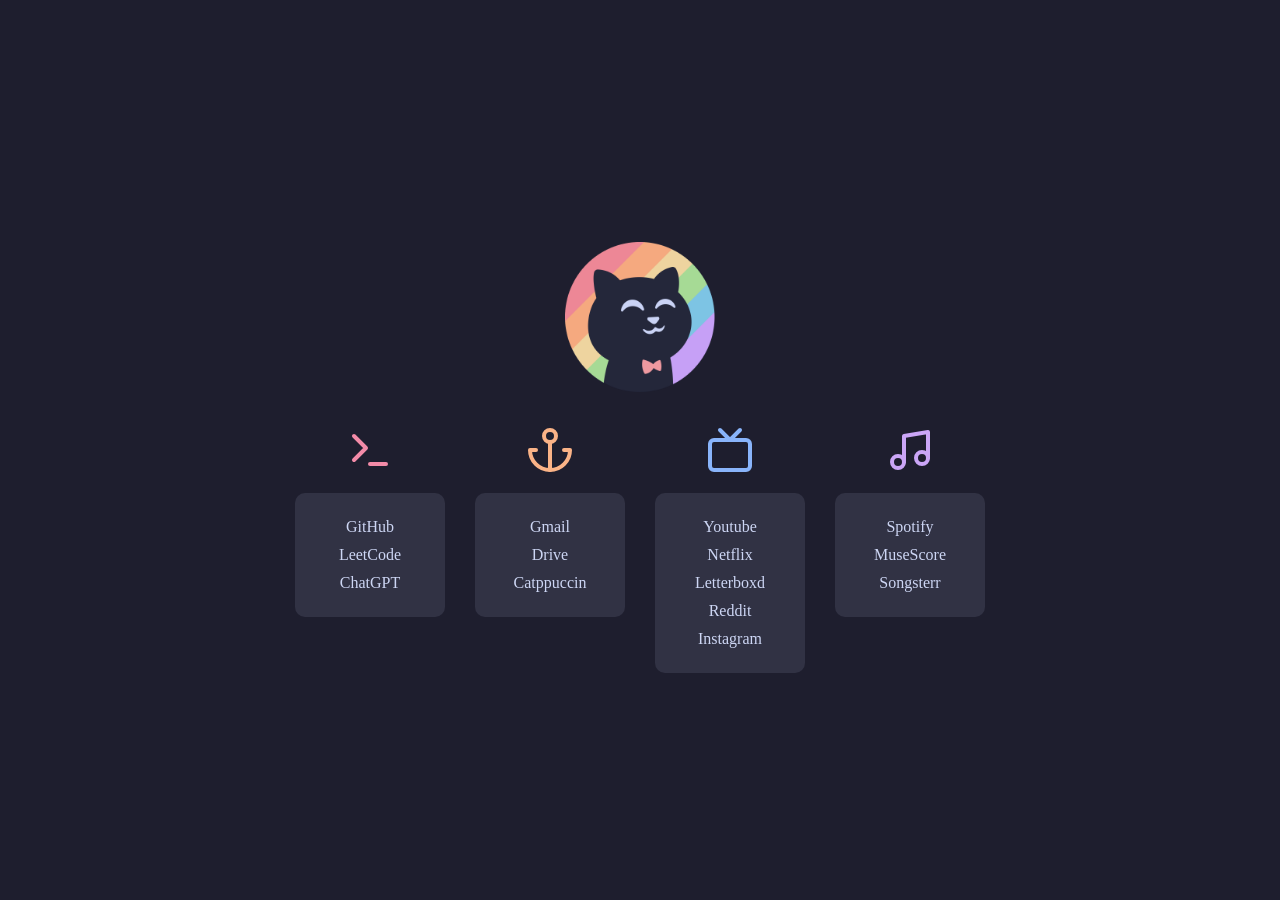
==== firefox/.config/firefox/startpage/index.html @ 18895044 "Uploaded dots" ====
<!DOCTYPE html>
<html lang="en">

<head>
  <meta charset="UTF-8">
  <title>Home</title>
  <link rel="stylesheet" type="text/css" href="style.css">
  <script src="scripts/search.js"></script>

</head>

<body>
  <div class="container">
    <div class="head">
      <div class="logo"><img id="logo" src="icons/cat.png" /></div>

      <div class="bookmark">
        <div class="category">
          <div class="icon"><img src="icons/code.svg" /></div>
          <div class="bookmarks cod">
            <li><a class="bm" href="https://github.com">GitHub</a></li>
            <li><a class="bm" href="https://leetcode.com/problems">LeetCode</a></li>
            <li><a class="bm" href="https://chat.openai.com">ChatGPT</a></li>
          </div>
        </div>

        <div class="category">
          <div class="icon"><img src="icons/docs.svg" /></div>
          <div class="bookmarks doc">
            <li><a class="bm" href="https://mail.google.com/mail/u/0/h">Gmail</a></li>
            <li><a class="bm" href="https://drive.google.com">Drive</a></li>
            <li><a class="bm" href="https://github.com/catppuccin/catppuccin">Catppuccin</a></li>
          </div>
        </div>

        <div class="category">
          <div class="icon"><img src="icons/entertainment.svg" /></div>
          <div class="bookmarks ent">
            <li><a class="bm" href="https://www.youtube.com/">Youtube</a></li>
            <li><a class="bm" href="https://netflix.com">Netflix</a></li>
            <li><a class="bm" href="https://letterboxd.com">Letterboxd</a></li>
            <li><a class="bm" href="https://www.reddit.com/">Reddit</a></li>
            <li><a class="bm" href="https://instagram.com">Instagram</a></li>
          </div>
        </div>

        <div class="category">
          <div class="icon"><img src="icons/music.svg" /></div>
          <div class="bookmarks mus">
            <li><a class="bm" href="https://open.spotify.com/">Spotify</a></li>
            <li><a class="bm" href="https://musescore.com/">MuseScore</a></li>
            <li><a class="bm" href="https://www.songsterr.com/">Songsterr</a></li>
          </div>
        </div>

      </div>
    </div>
</body>

</html>
---- firefox/.config/firefox/startpage/style.css ----
html{
  display: flex;
  flex-flow: row nowrap;  
  justify-content: center;
  align-content: center;
  align-items: center;
  height: 100%;
  width: 100%;
  margin: 0;
  padding: 0;
  background:#1e1e2e;
    }

body {
  background: #1e1e2e;
  color: #cdd6f4;
  height: 100%;
  width: 100%;
  margin: 0;
  padding: 0;
}

.container {
  display: flex;
  flex-direction: column;
  height: 100%;
  width: 100%;
  justify-content: center;
}

.head {
  display: flex;
  flex-direction: column;
}

.category {
  display: flex;
  flex-direction: column;
  width: 150px;
}

.bookmark {
  display: flex;
  justify-content: center;
  gap: 30px;
}

.bookmarks {
  display: flex;
  flex-direction: column;
  border: #11111b;
  border-radius: 10px;
  align-items: center;
  padding-top: 20px;
  padding-bottom: 20px;
  background: #313244;
}

.logo {
  align-self: center;
  padding: 15px;
}

.icon {
  align-self: center;
  justify-content: center;
  margin: 15px;
}


.input_box {
  border: none;
  outline: none;
  background: none;
  padding-right: 15px;
  padding-left: 15px;
  width: 422px;
  color: whitesmoke;
  font-size: 22px;
  border-radius: 0px 0px 0px 0px;
  height: 70px;
  text-align: center;
}

.button {
  background: none;
  border: none;
  transition-duration: 0.6s;
  position: fixed;
  padding-left: 11px;
  padding-right: 12px;
  height: 70px;
  opacity: 60%;
}

.engine {
  background: none;
  padding-left: 12px;
  padding-right: 11px;
  border: none;
  transition-duration: 0.6s;
  position: relative;
  opacity: 60%;
}

form {
  margin: 0px;
  padding: 0px;
}

.search_box {
  display: flex;
  background: #222D32;
  width: 600px;
  padding: 0px;
  margin-bottom: 40px;
  border-radius: 3px 3px 3px 3px;
  box-shadow: 0px 4px 5px #171D20;
  align-self: center;
  height: 70px;
}

.engine:hover {
  filter: saturate(150%) brightness(120%) !important;
  opacity: 100%;
}

.button:hover {
  filter: saturate(150%) brightness(120%) !important;
  opacity: 100%;
}

li {
  font-size: 16px;
  list-style-type: none;
  padding: 5px
}

a:link {
  text-decoration: none;
  color: #cdd6f4;
}

a:visited {
  color: #cdd6f4;
}

div.bookmarks.cod a:hover {
  color: #f38ba8;
}

div.bookmarks.doc a:hover {
  color: #fab387;
}

div.bookmarks.ent a:hover {
  color: #89b4fa;
}

div.bookmarks.mus a:hover {
  color: #cba6f7;
}

#logo {
  width: 150px;
  height: 150px;
}
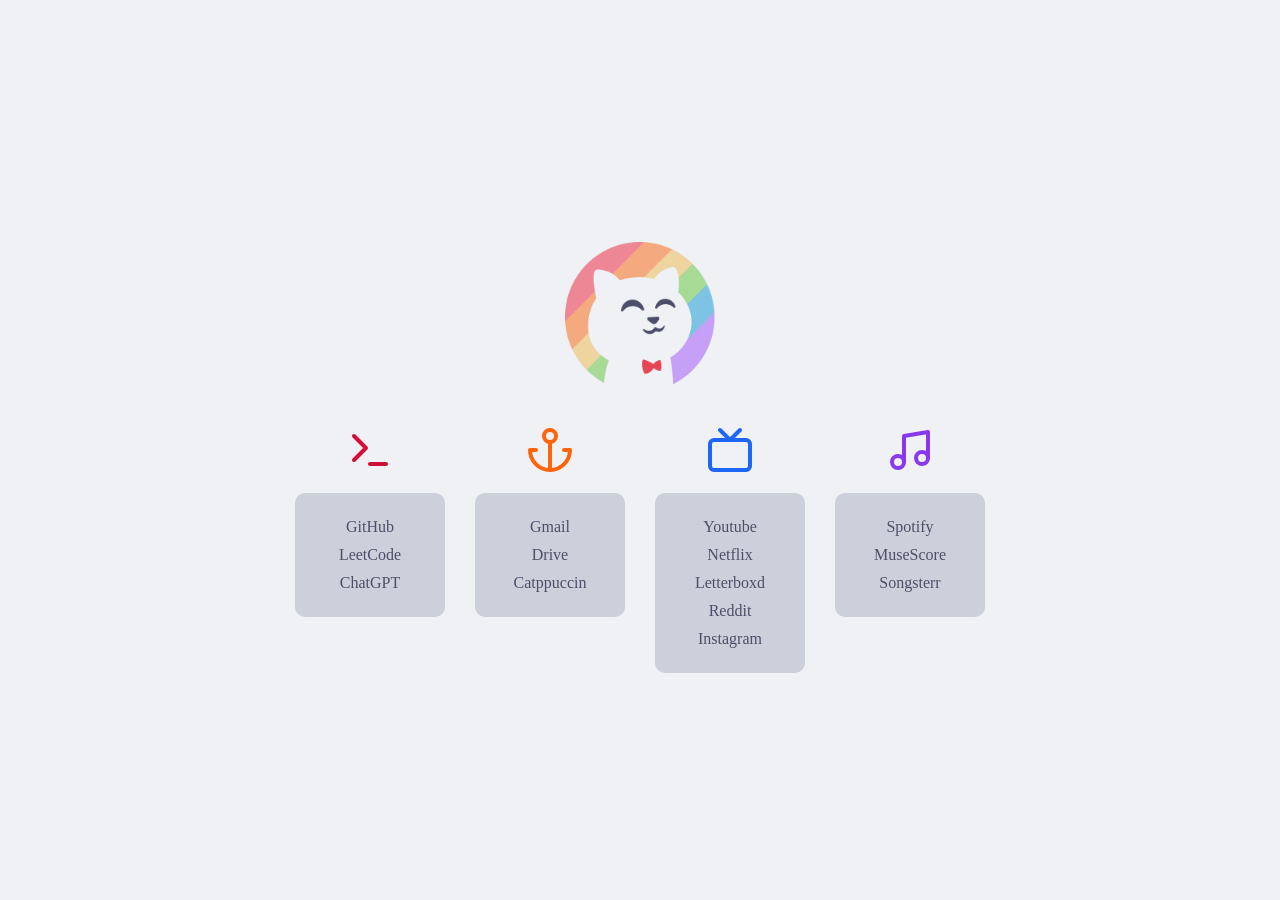
==== commit 4561db0e: "Updated dots" ====
--- a/firefox/.config/firefox/startpage/index.html
+++ b/firefox/.config/firefox/startpage/index.html
@@ -12,7 +12,7 @@
 <body>
   <div class="container">
     <div class="head">
-      <div class="logo"><img id="logo" src="icons/cat.png" /></div>
+      <div class="logo"><img id="logo" src="icons/latte.png" /></div>
 
       <div class="bookmark">
         <div class="category">
@@ -57,4 +57,4 @@
     </div>
 </body>
 
-</html>+</html>
--- a/firefox/.config/firefox/startpage/style.css
+++ b/firefox/.config/firefox/startpage/style.css
@@ -8,12 +8,12 @@
   width: 100%;
   margin: 0;
   padding: 0;
-  background:#1e1e2e;
+  background:#eff1f5;
     }
 
 body {
-  background: #1e1e2e;
-  color: #cdd6f4;
+  background: #eff1f5;
+  color: #4c4f69;
   height: 100%;
   width: 100%;
   margin: 0;
@@ -48,12 +48,12 @@
 .bookmarks {
   display: flex;
   flex-direction: column;
-  border: #11111b;
+  border: #dce0e8;
   border-radius: 10px;
   align-items: center;
   padding-top: 20px;
   padding-bottom: 20px;
-  background: #313244;
+  background: #CCD0DA;
 }
 
 .logo {
@@ -138,27 +138,27 @@
 
 a:link {
   text-decoration: none;
-  color: #cdd6f4;
+  color: #4c4f69;
 }
 
 a:visited {
-  color: #cdd6f4;
+  color: #4c4f69;
 }
 
 div.bookmarks.cod a:hover {
-  color: #f38ba8;
+  color: #d20f39;
 }
 
 div.bookmarks.doc a:hover {
-  color: #fab387;
+  color: #fe640b;
 }
 
 div.bookmarks.ent a:hover {
-  color: #89b4fa;
+  color: #1e66f5;
 }
 
 div.bookmarks.mus a:hover {
-  color: #cba6f7;
+  color: #8839ef;
 }
 
 #logo {
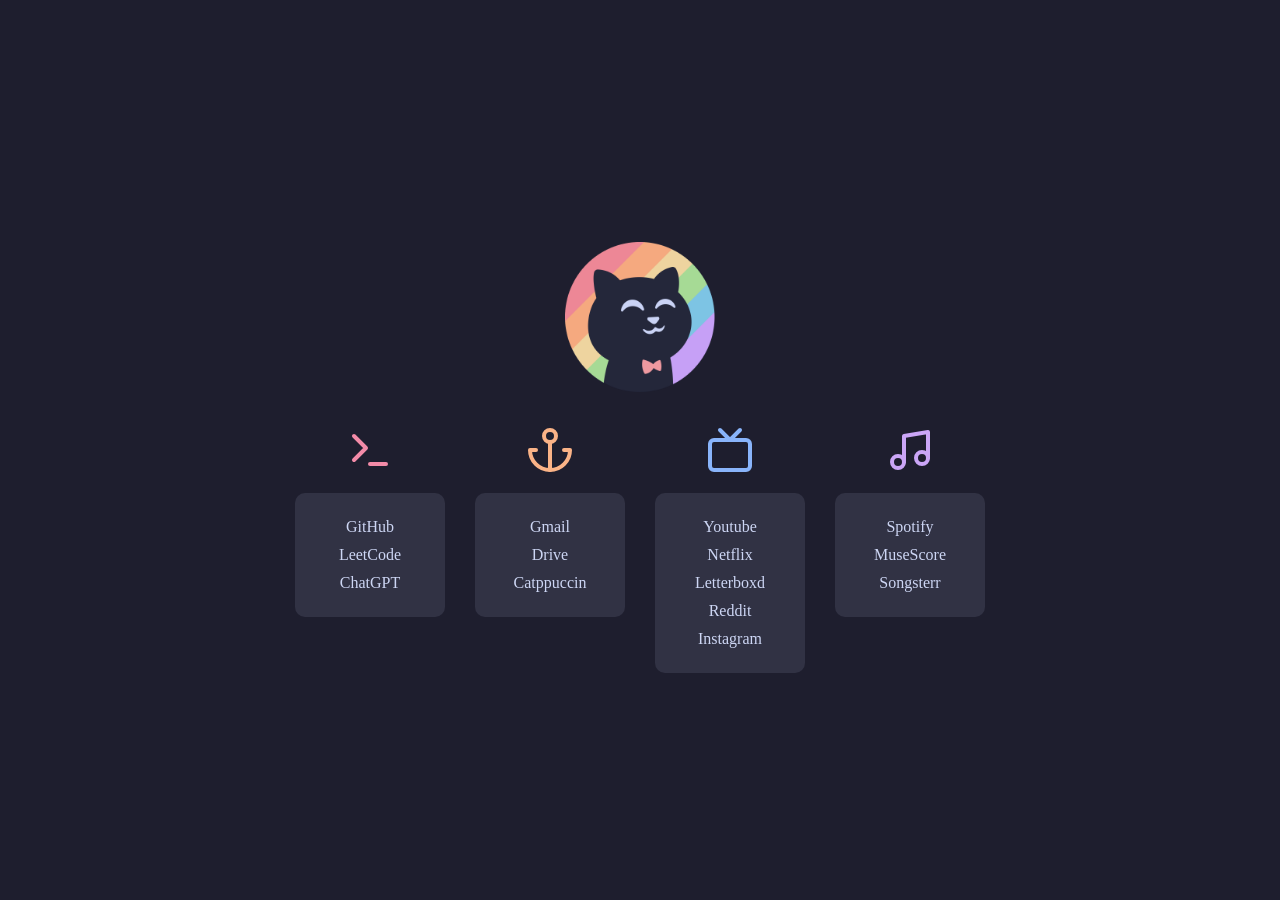
==== commit 2136ce7c: "im stuff" ====
--- a/firefox/.config/firefox/startpage/index.html
+++ b/firefox/.config/firefox/startpage/index.html
@@ -12,7 +12,7 @@
 <body>
   <div class="container">
     <div class="head">
-      <div class="logo"><img id="logo" src="icons/latte.png" /></div>
+      <div class="logo"><img id="logo" src="icons/mocha.png" /></div>
 
       <div class="bookmark">
         <div class="category">
--- a/firefox/.config/firefox/startpage/style.css
+++ b/firefox/.config/firefox/startpage/style.css
@@ -8,12 +8,12 @@
   width: 100%;
   margin: 0;
   padding: 0;
-  background:#eff1f5;
+  background:#1e1e2e;
     }
 
 body {
-  background: #eff1f5;
-  color: #4c4f69;
+  background: #1e1e2e;
+  color: #cdd6f4;
   height: 100%;
   width: 100%;
   margin: 0;
@@ -48,12 +48,12 @@
 .bookmarks {
   display: flex;
   flex-direction: column;
-  border: #dce0e8;
+  border: #11111b;
   border-radius: 10px;
   align-items: center;
   padding-top: 20px;
   padding-bottom: 20px;
-  background: #CCD0DA;
+  background: #313244;
 }
 
 .logo {
@@ -138,27 +138,27 @@
 
 a:link {
   text-decoration: none;
-  color: #4c4f69;
+  color: #cdd6f4;
 }
 
 a:visited {
-  color: #4c4f69;
+  color: #cdd6f4;
 }
 
 div.bookmarks.cod a:hover {
-  color: #d20f39;
+  color: #f38ba8;
 }
 
 div.bookmarks.doc a:hover {
-  color: #fe640b;
+  color: #fab387;
 }
 
 div.bookmarks.ent a:hover {
-  color: #1e66f5;
+  color: #89b4fa;
 }
 
 div.bookmarks.mus a:hover {
-  color: #8839ef;
+  color: #cba6f7;
 }
 
 #logo {
